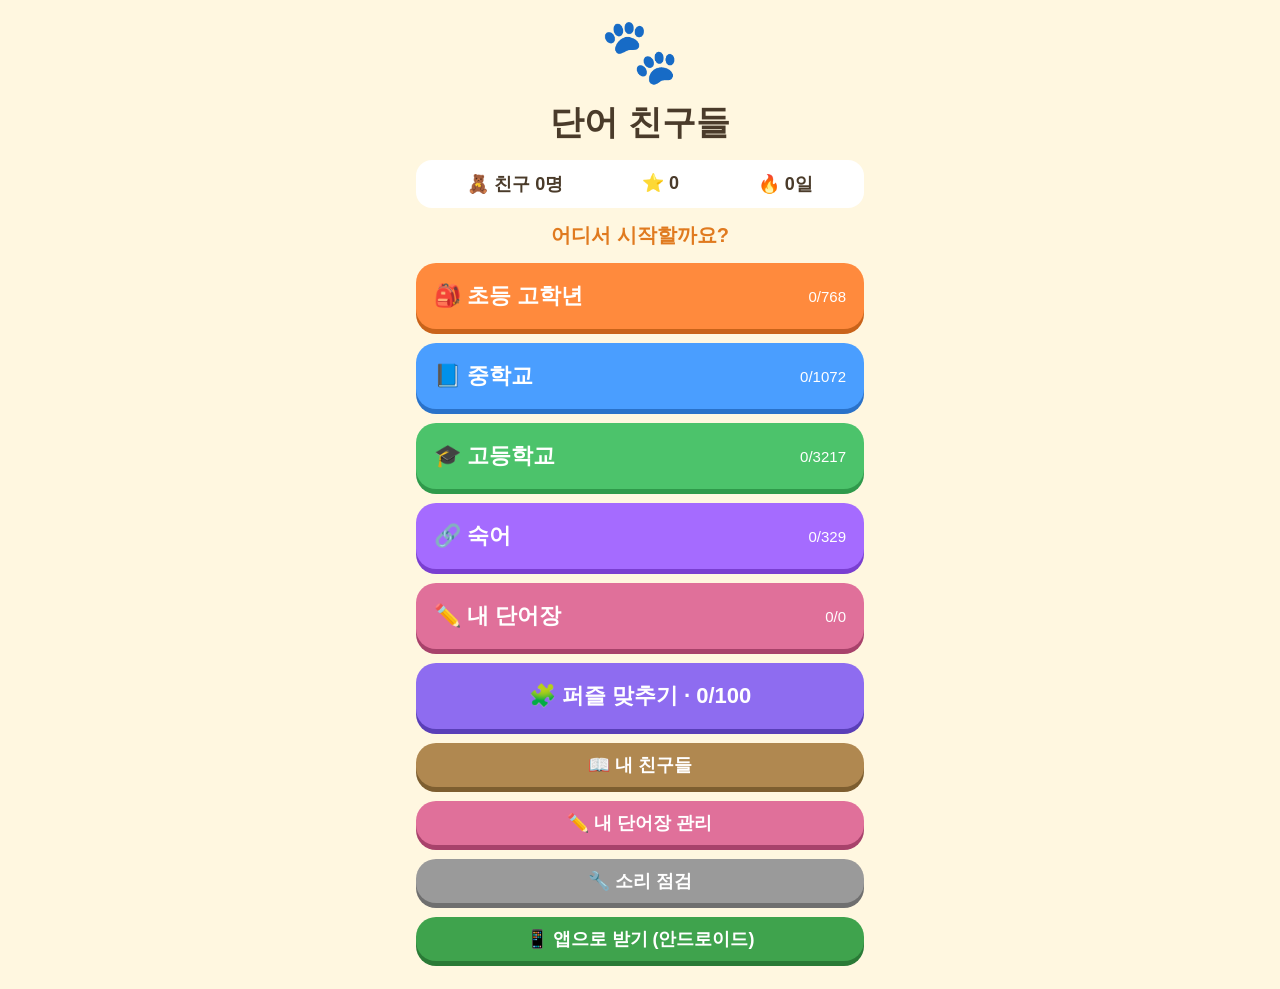
==== index.html @ 54559cd8 "날짜 기준 복습, 예문, 내 단어장, 퍼즐 추가 - 새 단어와 옛 단어가 섞여 나오고 날짜 기준으로 다시 나옴 - 단어마다 예문, 빈칸 문제 추가 - 내 단어장(직접 단어 입력) " ====
<!doctype html>
<html lang="ko">
<head>
<meta charset="utf-8">
<meta name="viewport" content="width=device-width,initial-scale=1,viewport-fit=cover">
<meta name="theme-color" content="#fff7e0">
<meta name="description" content="초등 고학년부터 고등학생까지, 게임으로 외우는 영어 단어">
<title>단어 친구들</title>
<link rel="stylesheet" href="style.css">
</head>
<body>
<main id="app"></main>
<!-- 읽는 순서: 단어(words-*) -> 품사(pos) -> 친구(friends) -> 예문(ex-*) -> 소리(sound) -> 게임(game) -> 내 단어장(custom) -> 그림(scenes) -> 퍼즐(puzzle) -> 시작(start). 전역 이름은 wd 로 시작 -->
<script src="words-1.js"></script>
<script src="words-1b.js"></script>
<script src="words-1c.js"></script>
<script src="words-2.js"></script>
<script src="words-2b.js"></script>
<script src="words-2c.js"></script>
<script src="words-2d.js"></script>
<script src="words-3.js"></script>
<script src="words-3b.js"></script>
<script src="words-3c.js"></script>
<script src="words-3d.js"></script>
<script src="words-3e.js"></script>
<script src="words-3f.js"></script>
<script src="words-3g.js"></script>
<script src="words-3h.js"></script>
<script src="words-3i.js"></script>
<script src="words-idiom.js"></script>
<script src="words-idiom2.js"></script>
<script src="pos.js"></script>
<script src="friends.js"></script>
<script src="ex-1.js"></script>
<script src="ex-2.js"></script>
<script src="ex-3.js"></script>
<script src="ex-4.js"></script>
<script src="ex-5.js"></script>
<script src="ex-6.js"></script>
<script src="ex-7.js"></script>
<script src="ex-8.js"></script>
<script src="ex-9.js"></script>
<script src="ex-10.js"></script>
<script src="ex-11.js"></script>
<script src="ex-12.js"></script>
<script src="ex-13.js"></script>
<script src="ex-14.js"></script>
<script src="sound.js"></script>
<script src="game.js"></script>
<script src="custom.js"></script>
<script src="scenes.js"></script>
<script src="puzzle.js"></script>
<script src="start.js"></script>
</body>
</html>
---- style.css ----
* { box-sizing: border-box; -webkit-tap-highlight-color: transparent; user-select: none; }
html, body { margin: 0; min-height: 100%; background: #fff7e0; color: #4a3b2a;
  font-family: "Malgun Gothic", "Apple SD Gothic Neo", sans-serif; }
#app { max-width: 480px; margin: 0 auto; min-height: 100vh; padding: 16px 16px 28px;
  display: flex; flex-direction: column; gap: 14px; justify-content: center; }
h1 { margin: 0; text-align: center; font-size: 34px; }
.stats { display: flex; justify-content: space-around; font-size: 18px; font-weight: bold;
  background: #fff; border-radius: 16px; padding: 12px; }
.btn { border: 0; border-radius: 20px; padding: 18px; font-size: 22px; font-weight: bold; color: #fff;
  background: #ff8a3d; box-shadow: 0 5px 0 #c9631a; }
.btn:active { transform: translateY(4px); box-shadow: 0 1px 0 #c9631a; }
.btn.green { background: #4cc36b; box-shadow: 0 5px 0 #2f9a4b; }
.btn.blue { background: #4a9eff; box-shadow: 0 5px 0 #2a72c9; }
.btn.small { padding: 10px; font-size: 18px; }
.top { display: flex; align-items: center; gap: 10px; }
.top .x { border: 0; background: #fff; border-radius: 12px; font-size: 18px; padding: 8px 12px; }
.bar { flex: 1; height: 14px; background: #ffe0a8; border-radius: 9px; overflow: hidden; }
.bar i { display: block; height: 100%; background: #4cc36b; transition: width .3s; }
.big { font-size: 110px; text-align: center; line-height: 1.1; }
.word { font-size: 46px; font-weight: bold; text-align: center; }
.ko { font-size: 26px; text-align: center; color: #8a6d3b; }
.tag { text-align: center; font-size: 20px; font-weight: bold; color: #e07a1f; }
.grid2 { display: grid; grid-template-columns: 1fr 1fr; gap: 12px; }
.opt { background: #fff; border: 3px solid #ffd58a; border-radius: 20px; padding: 14px 6px;
  font-size: 64px; min-height: 110px; }
.opt.t { font-size: 28px; font-weight: bold; color: #4a3b2a; }
.good { background: #c9f5d4 !important; border-color: #4cc36b !important; }
.bad { background: #ffd3d3 !important; border-color: #e55 !important; animation: shake .3s; }
@keyframes shake { 25% { transform: translateX(-8px); } 75% { transform: translateX(8px); } }
.slots, .tiles { display: flex; flex-wrap: wrap; gap: 8px; justify-content: center; }
.slot { width: 44px; height: 56px; border-bottom: 4px solid #c9a15a; font-size: 36px;
  font-weight: bold; text-align: center; }
.tile { width: 54px; height: 58px; border-radius: 12px; border: 0; background: #ffb74d;
  font-size: 30px; font-weight: bold; color: #fff; box-shadow: 0 4px 0 #d98a1f; }
.tile:disabled { opacity: .2; }
.dex { display: grid; grid-template-columns: repeat(4, 1fr); gap: 8px; }
.card { background: #fff; border-radius: 14px; text-align: center; padding: 8px 2px; font-size: 38px; }
.card small { display: block; font-size: 12px; color: #8a6d3b; }
.card.part { opacity: .55; }
.card.lock { filter: grayscale(1); opacity: .35; }
.friends { text-align: center; font-size: 44px; }
.sm .slot{width:30px;font-size:28px}
.sm .tile{width:44px}
.lvbtn{display:flex;justify-content:space-between;align-items:center;text-align:left}
.lvbtn small{font-size:15px;font-weight:normal}
.tabs{display:flex;gap:8px}
.tabs .btn{flex:1;padding:10px;font-size:16px}
.row{display:flex;justify-content:space-between;background:#fff;border-radius:12px;padding:10px 14px;font-size:18px}
.row.lock{opacity:.35}
.row.part{opacity:.7}
.opt.k{font-size:24px;font-weight:bold;color:#4a3b2a;word-break:keep-all}
.btn.purple{background:#a56bff;box-shadow:0 5px 0 #7a3fd1}
.pos{display:inline-block;border-radius:10px;padding:2px 10px;font-size:15px;font-weight:bold;color:#fff;background:#888}
.pos.n{background:#4a9eff}.pos.v{background:#ef5b5b}.pos.a{background:#3fb860}.pos.d{background:#a56bff}.pos.p{background:#8a8a8a}.pos.i{background:#ff8a3d}
.opt.ox{font-size:64px}
.opt.k.long{font-size:18px}
.tabs .btn{font-size:14px;padding:8px 2px}
.row{gap:8px;font-size:16px}
.row span:last-child{text-align:right}
.pos.c{background:#d98a1f}
.fr{display:inline-block;width:1.45em;height:1.45em;line-height:1.45em;text-align:center;border-radius:50%}
.fr.t1{background:radial-gradient(circle,#fff6c2 30%,#ffd54a 100%);box-shadow:0 0 8px #ffc928}
.fr.t2{background:linear-gradient(135deg,#ffb3c1,#ffe3a3,#b8f0c2,#a8d4ff,#d3b8ff);box-shadow:0 0 8px #b99cff}
.friends .tag{font-size:16px}
.card small{word-break:keep-all}
#wdToast{position:fixed;left:50%;bottom:24px;transform:translateX(-50%);max-width:90%;background:#4a3b2a;color:#fff;border-radius:14px;padding:12px 16px;font-size:15px;opacity:0;pointer-events:none;transition:opacity .2s;z-index:9}
#wdToast.show{opacity:1}
.btn.pink{background:#e0709a;box-shadow:0 5px 0 #a8426b}
.btn.pzbtn{background:#8e6cf0;box-shadow:0 5px 0 #5a3fb8}
.btn.lvbtn small{white-space:nowrap}
.ex{background:#fff;border-radius:14px;padding:12px 14px;font-size:20px;line-height:1.5;text-align:center;color:#4a3b2a}
.ex b{color:#e07a1f}
.ex.blank{font-size:24px;font-weight:bold}
.exsay{border:0;background:none;font-size:20px;margin-left:6px}
.inp{width:100%;font-size:18px;padding:12px 14px;border:3px solid #ffd58a;border-radius:14px;background:#fff;color:#4a3b2a;user-select:text}
.del{border:0;background:#ffd3d3;border-radius:8px;padding:2px 8px;margin-left:6px}
.tabs{flex-wrap:wrap}
.tabs .btn{min-width:30%}
.pzscroll{overflow:auto;max-height:62vh;border-radius:12px;background:#fff;-webkit-overflow-scrolling:touch}
.pzboard{display:grid;grid-template-columns:repeat(10,var(--c));width:calc(var(--c)*10)}
.pzc{width:var(--c);height:var(--c);background-image:var(--img);background-size:1000% 1000%;filter:grayscale(.55) brightness(1.12);opacity:.5;border:1px dashed #d8c9a8;box-sizing:border-box}
.pzc.on{filter:none;opacity:1;border:0}
.pzc.hint{opacity:1;filter:none;animation:pzblink .5s infinite alternate;outline:3px solid #ff8a3d;outline-offset:-3px}
.pzc.pop{animation:pzpop .5s}
.pzc.bad{animation:shake .3s;background-color:#ffd3d3}
@keyframes pzblink{from{transform:scale(1)}to{transform:scale(1.15)}}
@keyframes pzpop{0%{transform:scale(1.8);z-index:2}100%{transform:scale(1)}}
.pztray{display:flex;align-items:center;gap:14px;background:#fff;border-radius:16px;padding:10px 14px;font-size:15px}
.pzp{flex:none;width:96px;height:96px;background-image:var(--img);background-size:1000% 1000%;border-radius:12px;box-shadow:0 4px 10px #0005;border:3px solid #fff}
.pzfull{width:100%;border-radius:16px;box-shadow:0 6px 16px #0004}
.pzthumb{width:100%;border-radius:12px}
#pzroot{--img:none}
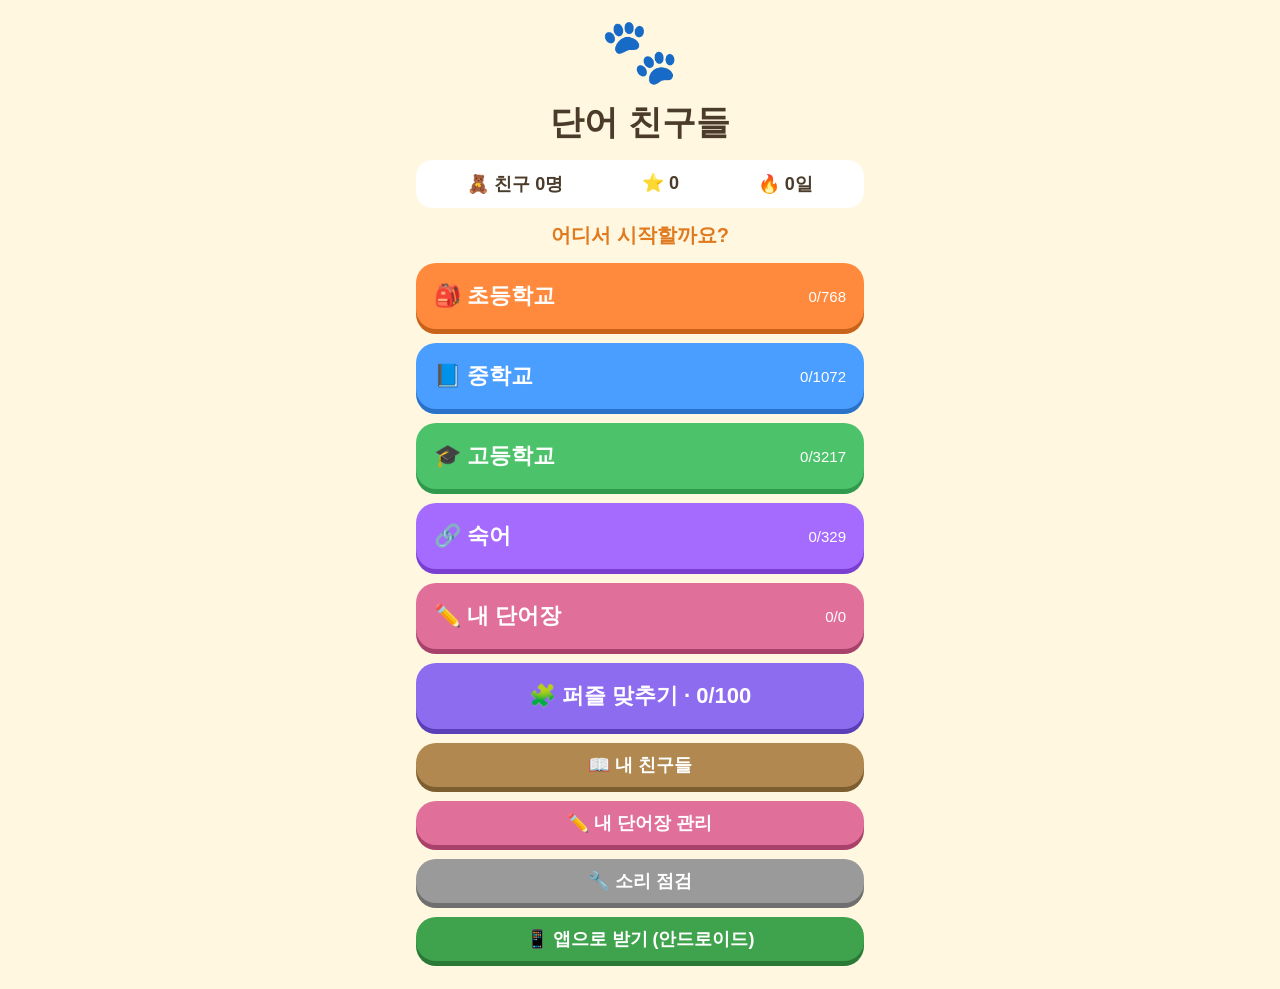
==== commit 5ebcafbb: "초등 고학년을 초등학교로 이름 바꿈" ====
--- a/index.html
+++ b/index.html
@@ -4,7 +4,7 @@
 <meta charset="utf-8">
 <meta name="viewport" content="width=device-width,initial-scale=1,viewport-fit=cover">
 <meta name="theme-color" content="#fff7e0">
-<meta name="description" content="초등 고학년부터 고등학생까지, 게임으로 외우는 영어 단어">
+<meta name="description" content="초등학생부터 고등학생까지, 게임으로 외우는 영어 단어">
 <title>단어 친구들</title>
 <link rel="stylesheet" href="style.css">
 </head>
--- a/style.css
+++ b/style.css
@@ -78,9 +78,9 @@
 .tabs .btn{min-width:30%}
 .pzscroll{overflow:auto;max-height:62vh;border-radius:12px;background:#fff;-webkit-overflow-scrolling:touch}
 .pzboard{display:grid;grid-template-columns:repeat(10,var(--c));width:calc(var(--c)*10)}
-.pzc{width:var(--c);height:var(--c);background-image:var(--img);background-size:1000% 1000%;filter:grayscale(.55) brightness(1.12);opacity:.5;border:1px dashed #d8c9a8;box-sizing:border-box}
-.pzc.on{filter:none;opacity:1;border:0}
-.pzc.hint{opacity:1;filter:none;animation:pzblink .5s infinite alternate;outline:3px solid #ff8a3d;outline-offset:-3px}
+.pzc{width:var(--c);height:var(--c);background-color:#efe3c8;background-image:none;background-size:1000% 1000%;border:1px dashed #cdbb94;box-sizing:border-box;display:flex;align-items:center;justify-content:center;font-size:calc(var(--c)*.3);font-weight:bold;color:#b3a07a}
+.pzc.on{background-image:var(--img);border:0;font-size:0}
+.pzc.hint{background-color:#ffd98a;color:#a8561a;animation:pzblink .5s infinite alternate;outline:3px solid #ff8a3d;outline-offset:-3px}
 .pzc.pop{animation:pzpop .5s}
 .pzc.bad{animation:shake .3s;background-color:#ffd3d3}
 @keyframes pzblink{from{transform:scale(1)}to{transform:scale(1.15)}}
@@ -89,4 +89,7 @@
 .pzp{flex:none;width:96px;height:96px;background-image:var(--img);background-size:1000% 1000%;border-radius:12px;box-shadow:0 4px 10px #0005;border:3px solid #fff}
 .pzfull{width:100%;border-radius:16px;box-shadow:0 6px 16px #0004}
 .pzthumb{width:100%;border-radius:12px}
-#pzroot{--img:none}
+#pzroot{--img:none}
+.pzp{position:relative}
+.pznum{position:absolute;left:50%;bottom:-12px;transform:translateX(-50%);background:#8e6cf0;color:#fff;font-weight:bold;font-size:15px;border-radius:12px;padding:1px 10px;border:2px solid #fff}
+.pznum{white-space:nowrap}
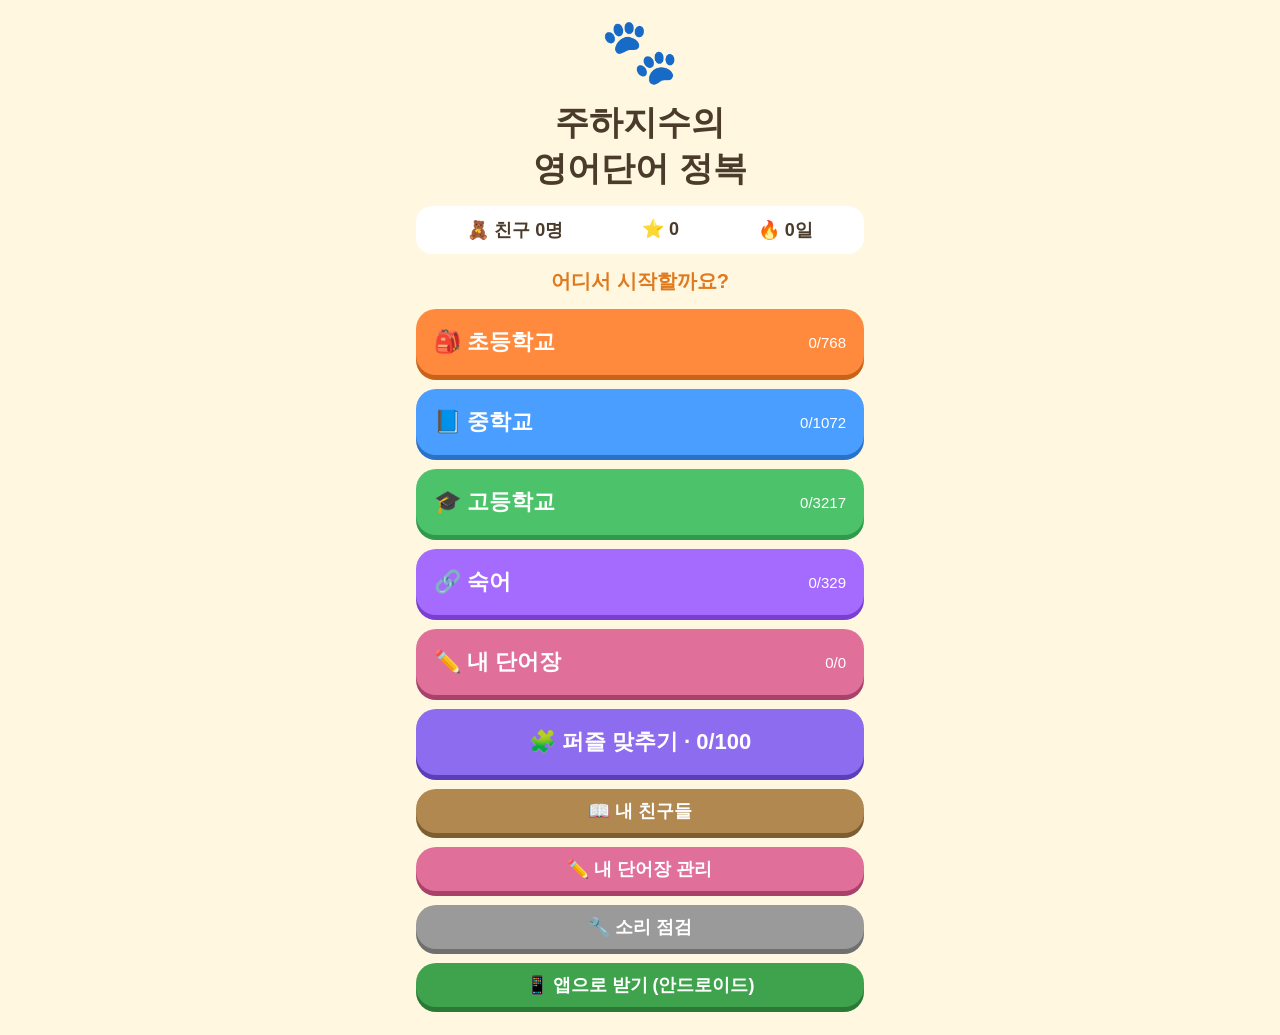
==== commit b3e0f8c1: "이름을 주하지수의 영어단어 정복으로 변경" ====
--- a/index.html
+++ b/index.html
@@ -5,7 +5,7 @@
 <meta name="viewport" content="width=device-width,initial-scale=1,viewport-fit=cover">
 <meta name="theme-color" content="#fff7e0">
 <meta name="description" content="초등학생부터 고등학생까지, 게임으로 외우는 영어 단어">
-<title>단어 친구들</title>
+<title>주하지수의 영어단어 정복</title>
 <link rel="stylesheet" href="style.css">
 </head>
 <body>
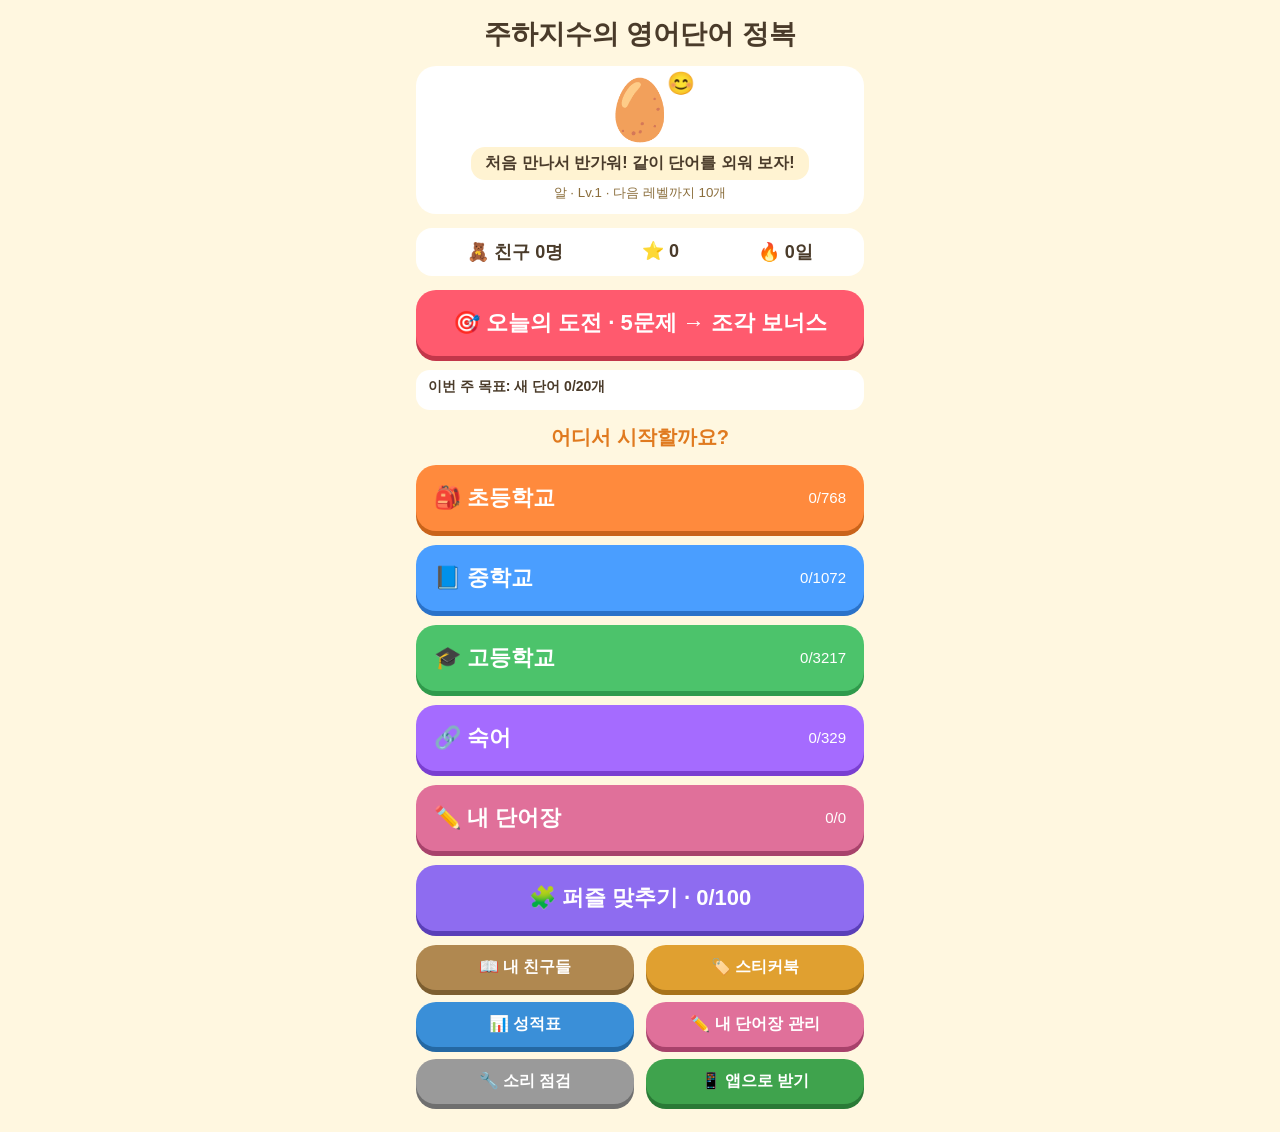
==== commit d5417c8b: "매일 오고 싶게: 오늘의 도전, 상자와 스티커, 연속 출석 보상, 짝꿍, 성적표 - 오늘의 도전 5문제와 조각 보너스 - 오늘의 상자(스티커 48종), 스티커북 - 연속 출석 뱃지" ====
--- a/index.html
+++ b/index.html
@@ -10,7 +10,7 @@
 </head>
 <body>
 <main id="app"></main>
-<!-- 읽는 순서: 단어(words-*) -> 품사(pos) -> 친구(friends) -> 예문(ex-*) -> 소리(sound) -> 게임(game) -> 내 단어장(custom) -> 그림(scenes) -> 퍼즐(puzzle) -> 시작(start). 전역 이름은 wd 로 시작 -->
+<!-- 읽는 순서: 단어(words-*) -> 품사(pos) -> 친구(friends) -> 예문(ex-*) -> 소리(sound) -> 게임(game) -> 내 단어장(custom) -> 매일 요소(daily) -> 첫 화면(home) -> 그림(scenes) -> 퍼즐(puzzle) -> 시작(start). 전역 이름은 wd 로 시작 -->
 <script src="words-1.js"></script>
 <script src="words-1b.js"></script>
 <script src="words-1c.js"></script>
@@ -48,6 +48,8 @@
 <script src="sound.js"></script>
 <script src="game.js"></script>
 <script src="custom.js"></script>
+<script src="daily.js"></script>
+<script src="home.js"></script>
 <script src="scenes.js"></script>
 <script src="puzzle.js"></script>
 <script src="start.js"></script>
--- a/style.css
+++ b/style.css
@@ -93,3 +93,23 @@
 .pzp{position:relative}
 .pznum{position:absolute;left:50%;bottom:-12px;transform:translateX(-50%);background:#8e6cf0;color:#fff;font-weight:bold;font-size:15px;border-radius:12px;padding:1px 10px;border:2px solid #fff}
 .pznum{white-space:nowrap}
+.pet{display:flex;flex-direction:column;align-items:center;gap:4px;background:#fff;border-radius:20px;padding:12px 10px}
+.petE{position:relative;line-height:1.1}
+.petMood{position:absolute;right:-18px;top:-6px;font-size:.38em}
+.bubble{background:#fff3d2;border-radius:14px;padding:6px 14px;font-size:16px;font-weight:bold;text-align:center}
+.pet small{color:#8a6d3b}
+.btn.dailybtn{background:#ff5a6e;box-shadow:0 5px 0 #c2364a}
+.btn.dailybtn.off{background:#b9b0a2;box-shadow:0 5px 0 #8a8174}
+.btn.giftbtn{background:#f0a020;box-shadow:0 5px 0 #b0730d;animation:giftwiggle 1.4s infinite}
+@keyframes giftwiggle{0%,80%,100%{transform:rotate(0)}85%{transform:rotate(-3deg)}90%{transform:rotate(3deg)}95%{transform:rotate(-2deg)}}
+.weekbar{background:#fff;border-radius:14px;padding:8px 12px;font-size:14px;font-weight:bold;display:flex;flex-direction:column;gap:6px}
+.giftbox{border:0;background:none;font-size:150px;animation:giftwiggle 1s infinite;line-height:1.2}
+.giftpop{animation:pzpop .6s}
+.bonus{text-align:center;font-size:17px;font-weight:bold;color:#c2364a;background:#fff;border-radius:12px;padding:8px 10px}
+.badges{display:flex;flex-wrap:wrap;gap:8px;justify-content:center}
+.badge{background:#e6dfd0;color:#9a8f7a;border-radius:14px;padding:6px 12px;font-weight:bold}
+.badge.on{background:#ff8a3d;color:#fff}
+.wkrow{display:grid;grid-template-columns:repeat(7,1fr);gap:4px}
+.wk{background:#fff;border-radius:10px;text-align:center;padding:6px 0;font-size:14px;display:flex;flex-direction:column;gap:2px}
+.wk.today{outline:3px solid #ff8a3d}
+.grid2 .btn.small{font-size:16px;padding:12px 6px}
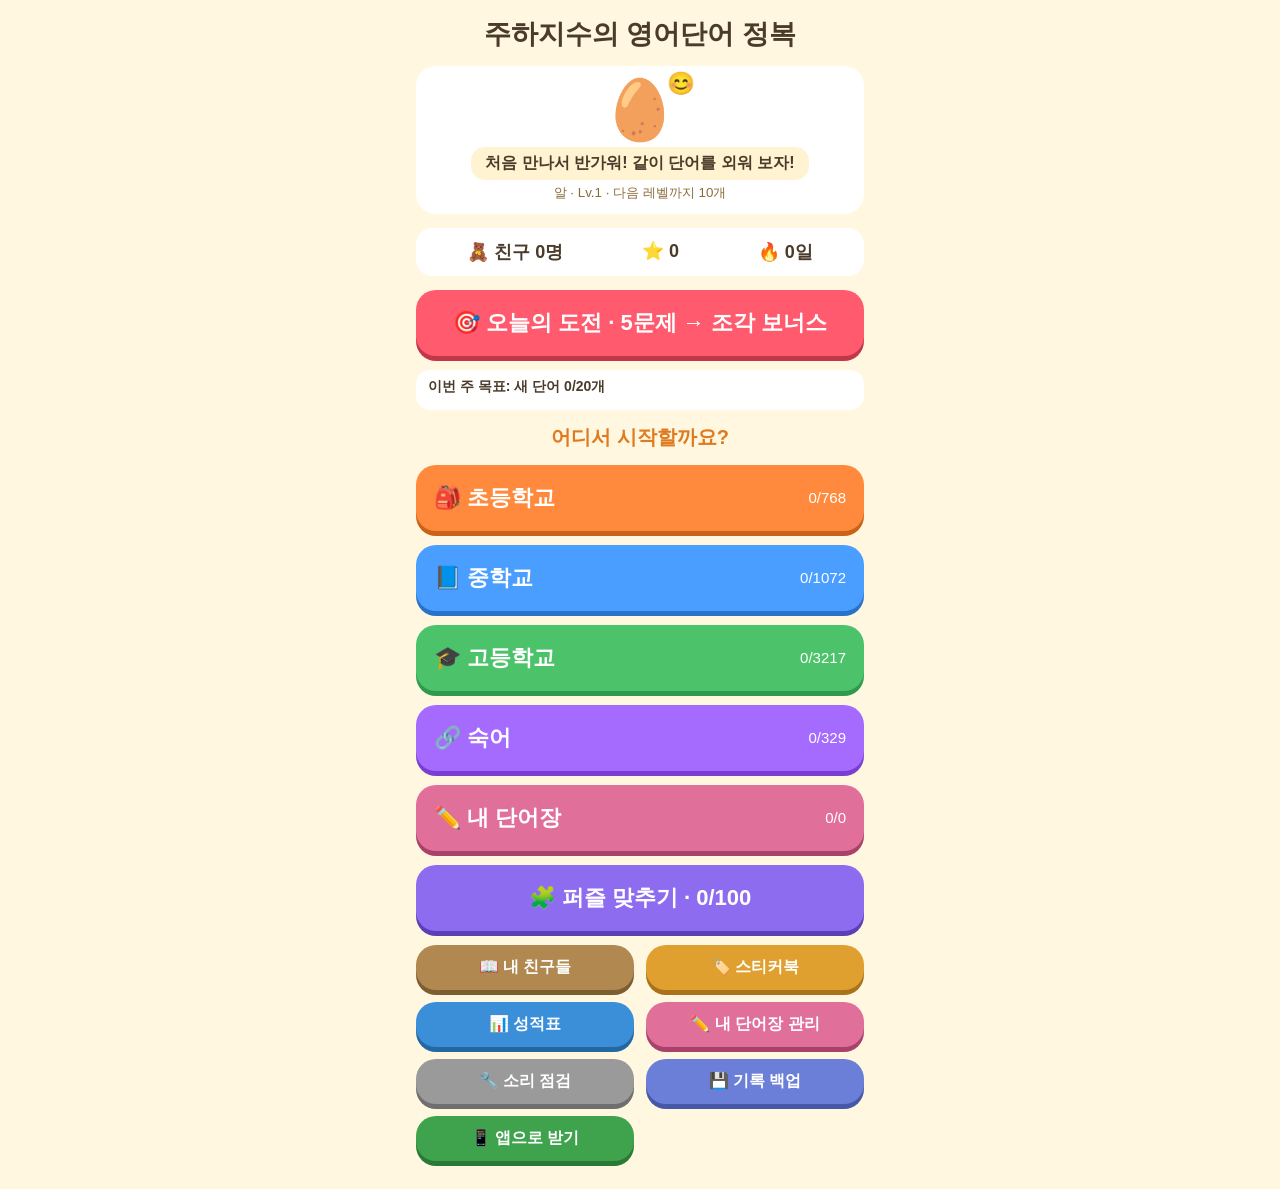
==== commit 37b9b02a: "앱 이름을 주하지수의 영어단어 정복으로 변경, 기록 백업 기능 추가 - 앱 이름과 아이콘 변경 (예전 앱과 나란히 설치되도록 앱 번호를 새로 붙임) - 기록 백업과 가져오기 (앱을" ====
--- a/index.html
+++ b/index.html
@@ -10,7 +10,7 @@
 </head>
 <body>
 <main id="app"></main>
-<!-- 읽는 순서: 단어(words-*) -> 품사(pos) -> 친구(friends) -> 예문(ex-*) -> 소리(sound) -> 게임(game) -> 내 단어장(custom) -> 매일 요소(daily) -> 첫 화면(home) -> 그림(scenes) -> 퍼즐(puzzle) -> 시작(start). 전역 이름은 wd 로 시작 -->
+<!-- 읽는 순서: 단어(words-*) -> 품사(pos) -> 친구(friends) -> 예문(ex-*) -> 소리(sound) -> 게임(game) -> 내 단어장(custom) -> 매일 요소(daily) -> 첫 화면(home) -> 백업(backup) -> 그림(scenes) -> 퍼즐(puzzle) -> 시작(start). 전역 이름은 wd 로 시작 -->
 <script src="words-1.js"></script>
 <script src="words-1b.js"></script>
 <script src="words-1c.js"></script>
@@ -50,6 +50,7 @@
 <script src="custom.js"></script>
 <script src="daily.js"></script>
 <script src="home.js"></script>
+<script src="backup.js"></script>
 <script src="scenes.js"></script>
 <script src="puzzle.js"></script>
 <script src="start.js"></script>
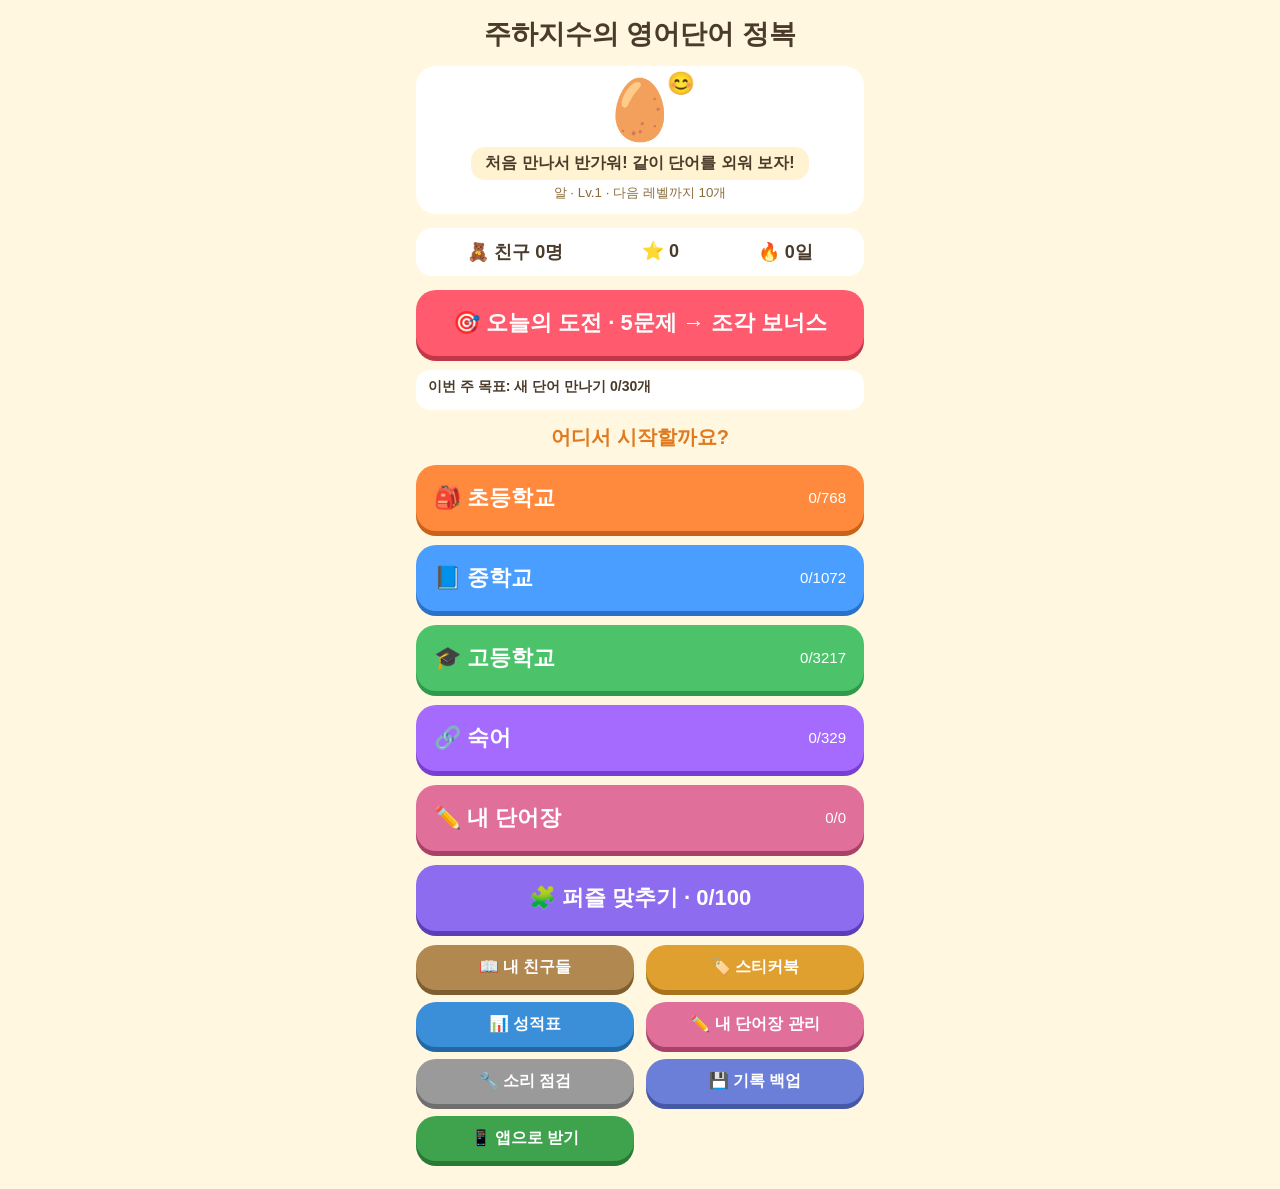
==== commit 171b1d4f: "퍼즐 그림 8장 추가 (총 14장) - 눈 내리는 마을, 열기구 하늘, 산호초 바다, 마법의 숲 - 사막의 밤, 등대와 노을, 단풍 호수, 화산과 공룡" ====
--- a/index.html
+++ b/index.html
@@ -10,7 +10,7 @@
 </head>
 <body>
 <main id="app"></main>
-<!-- 읽는 순서: 단어(words-*) -> 품사(pos) -> 친구(friends) -> 예문(ex-*) -> 소리(sound) -> 게임(game) -> 내 단어장(custom) -> 매일 요소(daily) -> 첫 화면(home) -> 백업(backup) -> 그림(scenes) -> 퍼즐(puzzle) -> 시작(start). 전역 이름은 wd 로 시작 -->
+<!-- 읽는 순서: 단어(words-*) -> 품사(pos) -> 친구(friends) -> 예문(ex-*) -> 소리(sound) -> 게임(game) -> 내 단어장(custom) -> 매일 요소(daily) -> 첫 화면(home) -> 백업(backup) -> 그림(scenes, scenes-2) -> 퍼즐(puzzle) -> 시작(start). 전역 이름은 wd 로 시작 -->
 <script src="words-1.js"></script>
 <script src="words-1b.js"></script>
 <script src="words-1c.js"></script>
@@ -52,6 +52,7 @@
 <script src="home.js"></script>
 <script src="backup.js"></script>
 <script src="scenes.js"></script>
+<script src="scenes-2.js"></script>
 <script src="puzzle.js"></script>
 <script src="start.js"></script>
 </body>
